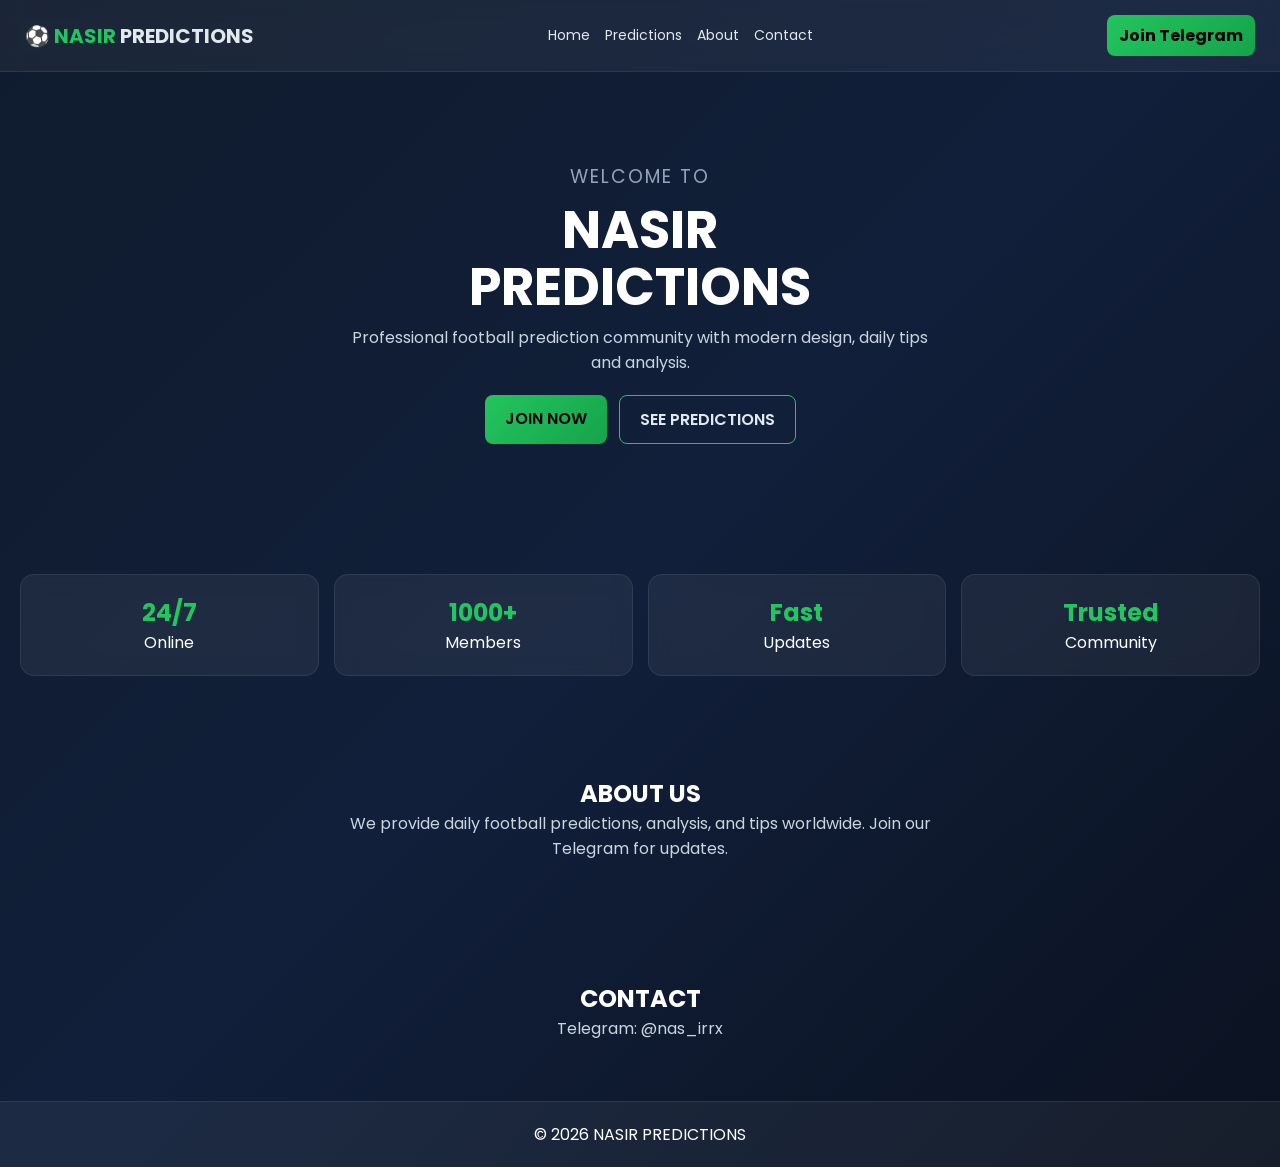
==== index.html @ 91c9db7f "Add files via upload Daily football predictions with high accuracy" ====
<!DOCTYPE html>
<html lang="en">
<head>
<meta charset="UTF-8">
<meta name="viewport" content="width=device-width, initial-scale=1.0">
<title>NASIR PREDICTIONS</title>

<link href="https://fonts.googleapis.com/css2?family=Poppins:wght@300;400;600;700&display=swap" rel="stylesheet">

<style>

* {
    margin: 0;
    padding: 0;
    box-sizing: border-box;
    font-family: 'Poppins', sans-serif;
}

body {
    background: linear-gradient(135deg, #0f1b2d, #111f3a, #0b1220);
    color: white;
    overflow-x: hidden;
}

/* HEADER */
header {
    display: flex;
    justify-content: space-between;
    align-items: center;
    padding: 15px 25px;
    background: rgba(255,255,255,0.05);
    backdrop-filter: blur(10px);
    border-bottom: 1px solid rgba(255,255,255,0.08);
    flex-wrap: wrap;
}

.logo {
    font-size: 20px;
    font-weight: 700;
    color: #22c55e;
}

.logo span {
    color: #e2e8f0;
}

nav {
    display: flex;
    gap: 15px;
}

nav a {
    color: #e2e8f0;
    text-decoration: none;
    font-size: 14px;
    transition: 0.3s;
}

nav a:hover {
    color: #22c55e;
}

.telegram {
    background: linear-gradient(135deg, #22c55e, #16a34a);
    color: black;
    padding: 8px 12px;
    border-radius: 8px;
    text-decoration: none;
    font-weight: bold;
}

/* HERO */
.hero {
    text-align: center;
    padding: 90px 20px;
}

.hero h3 {
    color: #94a3b8;
    font-weight: 400;
    letter-spacing: 2px;
}

.hero h1 {
    font-size: 52px;
    line-height: 1.1;
    margin: 10px 0;
    color: #ffffff;
}

.hero p {
    color: #cbd5e1;
    max-width: 600px;
    margin: auto;
}

/* BUTTONS */
.buttons {
    margin-top: 20px;
    display: flex;
    justify-content: center;
    gap: 12px;
    flex-wrap: wrap;
}

.btn, .btn2 {
    padding: 11px 20px;
    border-radius: 8px;
    text-decoration: none;
    font-weight: 600;
    transition: 0.3s;
}

.btn {
    background: linear-gradient(135deg, #22c55e, #16a34a);
    color: black;
}

.btn:hover {
    transform: scale(1.05);
}

.btn2 {
    border: 1px solid #22c55e;
    color: #e2e8f0;
}

.btn2:hover {
    background: rgba(34,197,94,0.1);
}

/* STATS */
.stats {
    display: grid;
    grid-template-columns: repeat(4, 1fr);
    gap: 15px;
    padding: 40px 20px;
}

.card {
    background: rgba(255,255,255,0.06);
    border: 1px solid rgba(255,255,255,0.08);
    padding: 20px;
    text-align: center;
    border-radius: 14px;
    backdrop-filter: blur(10px);
}

.card h2 {
    color: #22c55e;
}

/* SECTIONS */
.about, .contact {
    padding: 60px 20px;
    text-align: center;
}

.about p, .contact p {
    color: #cbd5e1;
    max-width: 600px;
    margin: auto;
}

/* FOOTER */
footer {
    text-align: center;
    padding: 20px;
    background: rgba(255,255,255,0.05);
    border-top: 1px solid rgba(255,255,255,0.08);
}

/* MOBILE */
@media (max-width: 768px) {

    header {
        flex-direction: column;
        text-align: center;
        gap: 10px;
    }

    nav {
        flex-direction: column;
        align-items: center;
    }

    .hero h1 {
        font-size: 34px;
    }

    .stats {
        grid-template-columns: repeat(2, 1fr);
    }

    .buttons {
        flex-direction: column;
        align-items: center;
    }
}

</style>

</head>

<body>

<header>

<div class="logo">
⚽ NASIR <span>PREDICTIONS</span>
</div>

<nav>
<a href="#">Home</a>
<a href="predictions.html">Predictions</a>
<a href="#about">About</a>
<a href="#contact">Contact</a>
</nav>

<a href="https://t.me/nas_irrx" class="telegram">
Join Telegram
</a>

</header>

<section class="hero">

<h3>WELCOME TO</h3>

<h1>NASIR<br>PREDICTIONS</h1>

<p>
Professional football prediction community with modern design, daily tips and analysis.
</p>

<div class="buttons">

<a href="https://t.me/nas_irrx" class="btn">JOIN NOW</a>

<a href="predictions.html" class="btn2">SEE PREDICTIONS</a>

</div>

</section>

<section class="stats">

<div class="card">
<h2>24/7</h2>
<p>Online</p>
</div>

<div class="card">
<h2>1000+</h2>
<p>Members</p>
</div>

<div class="card">
<h2>Fast</h2>
<p>Updates</p>
</div>

<div class="card">
<h2>Trusted</h2>
<p>Community</p>
</div>

</section>

<section id="about" class="about">

<h2>ABOUT US</h2>
<p>
We provide daily football predictions, analysis, and tips worldwide.
Join our Telegram for updates.
</p>

</section>

<section id="contact" class="contact">

<h2>CONTACT</h2>
<p>Telegram: @nas_irrx</p>

</section>

<footer>
<p>© 2026 NASIR PREDICTIONS</p>
</footer>

</body>
</html>
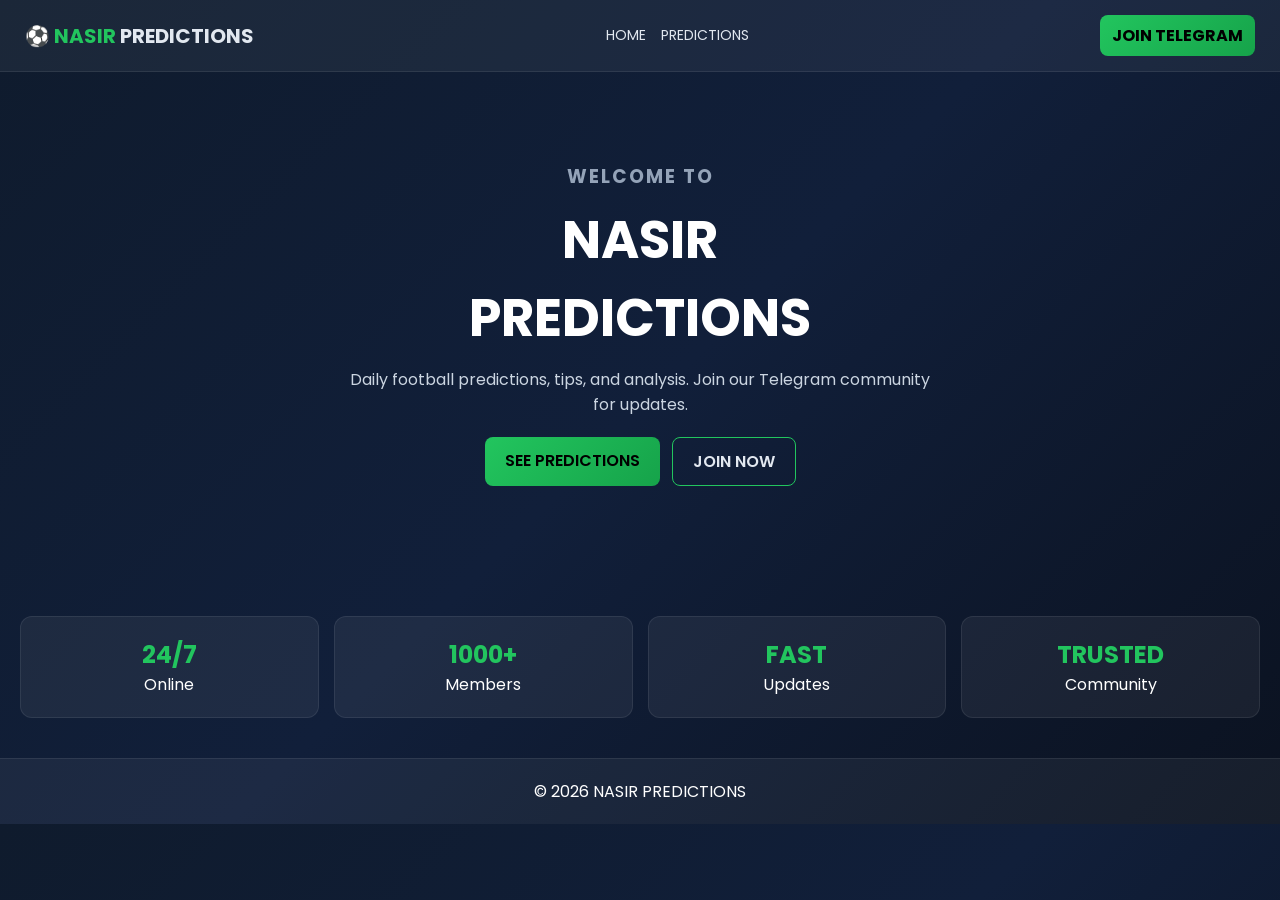
==== commit 8a8134c9: "Add files via upload" ====
--- a/index.html
+++ b/index.html
@@ -19,7 +19,6 @@
 body {
     background: linear-gradient(135deg, #0f1b2d, #111f3a, #0b1220);
     color: white;
-    overflow-x: hidden;
 }
 
 /* HEADER */
@@ -29,7 +28,6 @@
     align-items: center;
     padding: 15px 25px;
     background: rgba(255,255,255,0.05);
-    backdrop-filter: blur(10px);
     border-bottom: 1px solid rgba(255,255,255,0.08);
     flex-wrap: wrap;
 }
@@ -53,7 +51,6 @@
     color: #e2e8f0;
     text-decoration: none;
     font-size: 14px;
-    transition: 0.3s;
 }
 
 nav a:hover {
@@ -77,15 +74,12 @@
 
 .hero h3 {
     color: #94a3b8;
-    font-weight: 400;
     letter-spacing: 2px;
 }
 
 .hero h1 {
     font-size: 52px;
-    line-height: 1.1;
     margin: 10px 0;
-    color: #ffffff;
 }
 
 .hero p {
@@ -108,7 +102,6 @@
     border-radius: 8px;
     text-decoration: none;
     font-weight: 600;
-    transition: 0.3s;
 }
 
 .btn {
@@ -116,20 +109,12 @@
     color: black;
 }
 
-.btn:hover {
-    transform: scale(1.05);
-}
-
 .btn2 {
     border: 1px solid #22c55e;
     color: #e2e8f0;
 }
 
-.btn2:hover {
-    background: rgba(34,197,94,0.1);
-}
-
-/* STATS */
+/* CARDS */
 .stats {
     display: grid;
     grid-template-columns: repeat(4, 1fr);
@@ -139,27 +124,14 @@
 
 .card {
     background: rgba(255,255,255,0.06);
-    border: 1px solid rgba(255,255,255,0.08);
+    border-radius: 12px;
     padding: 20px;
     text-align: center;
-    border-radius: 14px;
-    backdrop-filter: blur(10px);
+    border: 1px solid rgba(255,255,255,0.08);
 }
 
 .card h2 {
     color: #22c55e;
-}
-
-/* SECTIONS */
-.about, .contact {
-    padding: 60px 20px;
-    text-align: center;
-}
-
-.about p, .contact p {
-    color: #cbd5e1;
-    max-width: 600px;
-    margin: auto;
 }
 
 /* FOOTER */
@@ -211,14 +183,12 @@
 </div>
 
 <nav>
-<a href="#">Home</a>
-<a href="predictions.html">Predictions</a>
-<a href="#about">About</a>
-<a href="#contact">Contact</a>
+<a href="index.html">HOME</a>
+<a href="predictions.html">PREDICTIONS</a>
 </nav>
 
 <a href="https://t.me/nas_irrx" class="telegram">
-Join Telegram
+JOIN TELEGRAM
 </a>
 
 </header>
@@ -230,14 +200,14 @@
 <h1>NASIR<br>PREDICTIONS</h1>
 
 <p>
-Professional football prediction community with modern design, daily tips and analysis.
+Daily football predictions, tips, and analysis. Join our Telegram community for updates.
 </p>
 
 <div class="buttons">
 
-<a href="https://t.me/nas_irrx" class="btn">JOIN NOW</a>
-
-<a href="predictions.html" class="btn2">SEE PREDICTIONS</a>
+<a href="predictions.html" class="btn">SEE PREDICTIONS</a>
+
+<a href="https://t.me/nas_irrx" class="btn2">JOIN NOW</a>
 
 </div>
 
@@ -256,31 +226,14 @@
 </div>
 
 <div class="card">
-<h2>Fast</h2>
+<h2>FAST</h2>
 <p>Updates</p>
 </div>
 
 <div class="card">
-<h2>Trusted</h2>
+<h2>TRUSTED</h2>
 <p>Community</p>
 </div>
-
-</section>
-
-<section id="about" class="about">
-
-<h2>ABOUT US</h2>
-<p>
-We provide daily football predictions, analysis, and tips worldwide.
-Join our Telegram for updates.
-</p>
-
-</section>
-
-<section id="contact" class="contact">
-
-<h2>CONTACT</h2>
-<p>Telegram: @nas_irrx</p>
 
 </section>
 
